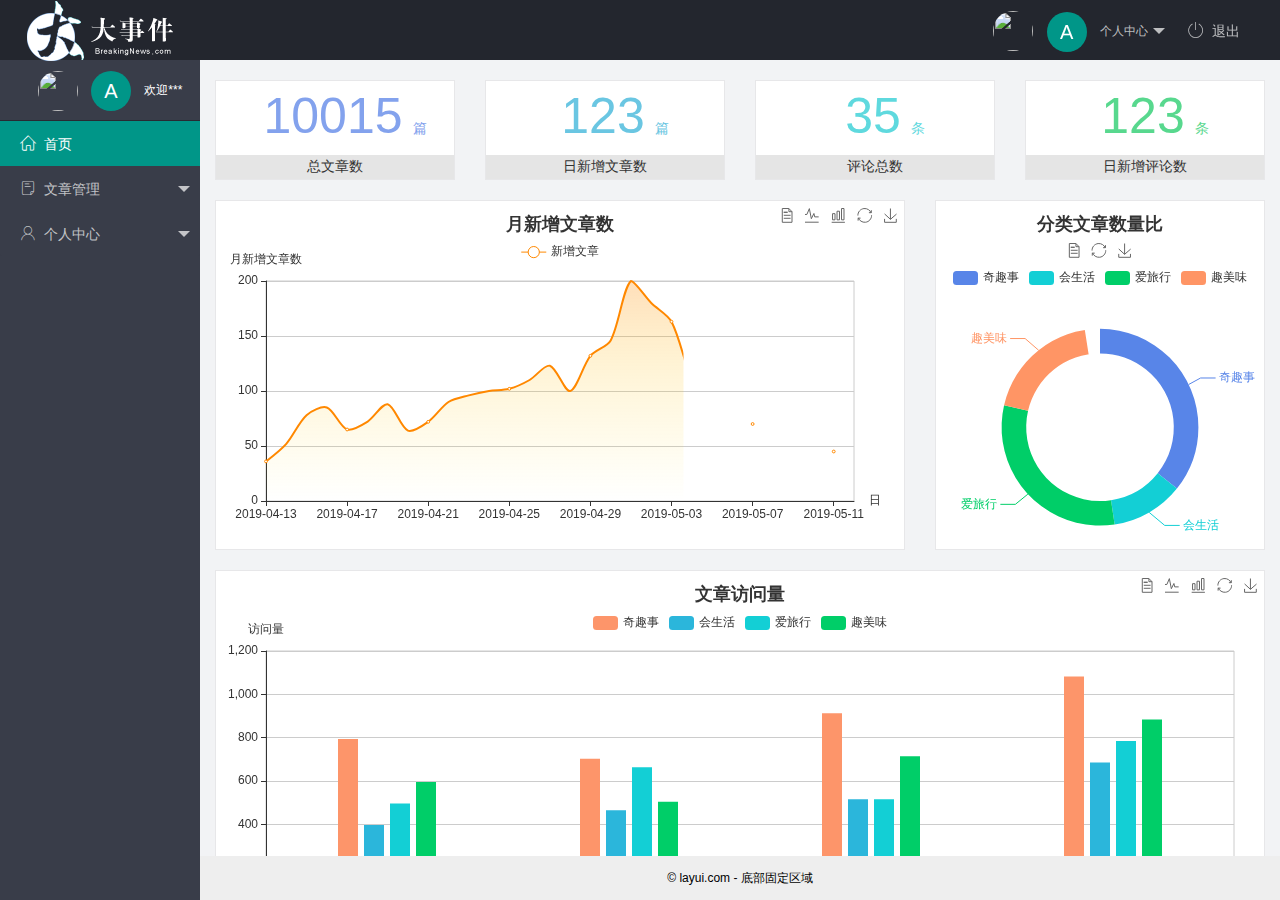
==== index.html @ a75dc8f3 "index over" ====
<!DOCTYPE html>
<html lang="en">

<head>
    <meta charset="UTF-8">
    <meta name="viewport" content="width=device-width, initial-scale=1.0">
    <title>后台主页</title>
    <!-- 导入 layui 的样式表 -->
    <link rel="stylesheet" href="/assets/lib/layui/css/layui.css" />
    <!-- 导入第三方图标库 -->
    <link rel="stylesheet" href="/assets/fonts/iconfont.css" />
    <!-- 导入 index.css 样式 -->
    <link rel="stylesheet" href="/assets/css/index.css">
</head>

<body class="layui-layout-body">
    <div class="layui-layout layui-layout-admin">
        <div class="layui-header">
            <div class="layui-logo">
                <img src="/assets/images/logo.png" alt="">
            </div>

            <ul class="layui-nav layui-layout-right">
                <li class="layui-nav-item">
                    <a href="javascript:;" class="userinfo">
                        <img src="http://t.cn/RCzsdCq" class="layui-nav-img">
                        <span class="text-avatar">A</span>
                        个人中心
                    </a>
                    <dl class="layui-nav-child">
                        <dd><a href="">基本资料</a></dd>
                        <dd><a href="">更换头像</a></dd>
                        <dd><a href="">重置密码</a></dd>

                    </dl>
                </li>
                <li class="layui-nav-item">
                    <a href="javascript:;" id="btnLogout">
                        <span class="iconfont icon-tuichu"></span>退出
                    </a>
                </li>
            </ul>
        </div>

        <div class="layui-side layui-bg-black">
            <div class="layui-side-scroll">
                <div class="userinfo">
                    <img src="http://t.cn/RCzsdCq" class="layui-nav-img">
                    <span class="text-avatar">A</span>
                    <span class="welcome">欢迎***</span>
                </div>
                <!-- 左侧导航区域（可配合layui已有的垂直导航） -->
                <ul class="layui-nav layui-nav-tree" lay-filter="test" lay-shrink="all">
                    <li class="layui-nav-item layui-this">
                        <a href="/home/dashboard.html" target="fm"><span class="iconfont icon-home"></span>首页</a>
                    </li>
                    <li class="layui-nav-item">
                        <a class="" href="javascript:;"><span class="iconfont icon-16"></span>文章管理</a>
                        <dl class="layui-nav-child">
                            <dd><a href="javascript:;"><i class="layui-icon layui-icon-app"></i>文章类别</a></dd>
                            <dd><a href="javascript:;"><i class="layui-icon layui-icon-app"></i>文章列表</a></dd>
                            <dd><a href="javascript:;"><i class="layui-icon layui-icon-app"></i>发布文章</a></dd>
                        </dl>
                    </li>
                    <li class="layui-nav-item">
                        <a href="javascript:;"><span class="iconfont icon-user"></span>个人中心</a>
                        <dl class="layui-nav-child">
                            <dd><a href="javascript:;"><i class="layui-icon layui-icon-app"></i>基本资料</a></dd>
                            <dd><a href="javascript:;"><i class="layui-icon layui-icon-app"></i>更换头像</a></dd>
                            <dd><a href="javascript:;"><i class="layui-icon layui-icon-app"></i>重置密码</a></dd>

                        </dl>
                    </li>
                </ul>
            </div>
        </div>

        <div class="layui-body">
            <!-- 内容主体区域 -->
            <iframe src="/home/dashboard.html" name="fm" frameborder="0"></iframe>
        </div>

        <div class="layui-footer">
            <!-- 底部固定区域 -->
            © layui.com - 底部固定区域
        </div>
    </div>
    <!-- 导入 layui 的JS文件 -->
    <script src="/assets/lib/layui/layui.all.js"></script>
    <script src="/assets/lib/jquery.js"></script>
    <script src="/assets/js/baseAPI.js"></script>
    <script src="/assets/js/index.js"></script>
</body>

</html>
---- assets/lib/layui/css/layui.css ----
/** layui-v2.5.5 MIT License By https://www.layui.com */
 .layui-inline,img{display:inline-block;vertical-align:middle}h1,h2,h3,h4,h5,h6{font-weight:400}.layui-edge,.layui-header,.layui-inline,.layui-main{position:relative}.layui-body,.layui-edge,.layui-elip{overflow:hidden}.layui-btn,.layui-edge,.layui-inline,img{vertical-align:middle}.layui-btn,.layui-disabled,.layui-icon,.layui-unselect{-moz-user-select:none;-webkit-user-select:none;-ms-user-select:none}.layui-elip,.layui-form-checkbox span,.layui-form-pane .layui-form-label{text-overflow:ellipsis;white-space:nowrap}.layui-breadcrumb,.layui-tree-btnGroup{visibility:hidden}blockquote,body,button,dd,div,dl,dt,form,h1,h2,h3,h4,h5,h6,input,li,ol,p,pre,td,textarea,th,ul{margin:0;padding:0;-webkit-tap-highlight-color:rgba(0,0,0,0)}a:active,a:hover{outline:0}img{border:none}li{list-style:none}table{border-collapse:collapse;border-spacing:0}h4,h5,h6{font-size:100%}button,input,optgroup,option,select,textarea{font-family:inherit;font-size:inherit;font-style:inherit;font-weight:inherit;outline:0}pre{white-space:pre-wrap;white-space:-moz-pre-wrap;white-space:-pre-wrap;white-space:-o-pre-wrap;word-wrap:break-word}body{line-height:24px;font:14px Helvetica Neue,Helvetica,PingFang SC,Tahoma,Arial,sans-serif}hr{height:1px;margin:10px 0;border:0;clear:both}a{color:#333;text-decoration:none}a:hover{color:#777}a cite{font-style:normal;*cursor:pointer}.layui-border-box,.layui-border-box *{box-sizing:border-box}.layui-box,.layui-box *{box-sizing:content-box}.layui-clear{clear:both;*zoom:1}.layui-clear:after{content:'\20';clear:both;*zoom:1;display:block;height:0}.layui-inline{*display:inline;*zoom:1}.layui-edge{display:inline-block;width:0;height:0;border-width:6px;border-style:dashed;border-color:transparent}.layui-edge-top{top:-4px;border-bottom-color:#999;border-bottom-style:solid}.layui-edge-right{border-left-color:#999;border-left-style:solid}.layui-edge-bottom{top:2px;border-top-color:#999;border-top-style:solid}.layui-edge-left{border-right-color:#999;border-right-style:solid}.layui-disabled,.layui-disabled:hover{color:#d2d2d2!important;cursor:not-allowed!important}.layui-circle{border-radius:100%}.layui-show{display:block!important}.layui-hide{display:none!important}@font-face{font-family:layui-icon;src:url(../font/iconfont.eot?v=250);src:url(../font/iconfont.eot?v=250#iefix) format('embedded-opentype'),url(../font/iconfont.woff2?v=250) format('woff2'),url(../font/iconfont.woff?v=250) format('woff'),url(../font/iconfont.ttf?v=250) format('truetype'),url(../font/iconfont.svg?v=250#layui-icon) format('svg')}.layui-icon{font-family:layui-icon!important;font-size:16px;font-style:normal;-webkit-font-smoothing:antialiased;-moz-osx-font-smoothing:grayscale}.layui-icon-reply-fill:before{content:"\e611"}.layui-icon-set-fill:before{content:"\e614"}.layui-icon-menu-fill:before{content:"\e60f"}.layui-icon-search:before{content:"\e615"}.layui-icon-share:before{content:"\e641"}.layui-icon-set-sm:before{content:"\e620"}.layui-icon-engine:before{content:"\e628"}.layui-icon-close:before{content:"\1006"}.layui-icon-close-fill:before{content:"\1007"}.layui-icon-chart-screen:before{content:"\e629"}.layui-icon-star:before{content:"\e600"}.layui-icon-circle-dot:before{content:"\e617"}.layui-icon-chat:before{content:"\e606"}.layui-icon-release:before{content:"\e609"}.layui-icon-list:before{content:"\e60a"}.layui-icon-chart:before{content:"\e62c"}.layui-icon-ok-circle:before{content:"\1005"}.layui-icon-layim-theme:before{content:"\e61b"}.layui-icon-table:before{content:"\e62d"}.layui-icon-right:before{content:"\e602"}.layui-icon-left:before{content:"\e603"}.layui-icon-cart-simple:before{content:"\e698"}.layui-icon-face-cry:before{content:"\e69c"}.layui-icon-face-smile:before{content:"\e6af"}.layui-icon-survey:before{content:"\e6b2"}.layui-icon-tree:before{content:"\e62e"}.layui-icon-upload-circle:before{content:"\e62f"}.layui-icon-add-circle:before{content:"\e61f"}.layui-icon-download-circle:before{content:"\e601"}.layui-icon-templeate-1:before{content:"\e630"}.layui-icon-util:before{content:"\e631"}.layui-icon-face-surprised:before{content:"\e664"}.layui-icon-edit:before{content:"\e642"}.layui-icon-speaker:before{content:"\e645"}.layui-icon-down:before{content:"\e61a"}.layui-icon-file:before{content:"\e621"}.layui-icon-layouts:before{content:"\e632"}.layui-icon-rate-half:before{content:"\e6c9"}.layui-icon-add-circle-fine:before{content:"\e608"}.layui-icon-prev-circle:before{content:"\e633"}.layui-icon-read:before{content:"\e705"}.layui-icon-404:before{content:"\e61c"}.layui-icon-carousel:before{content:"\e634"}.layui-icon-help:before{content:"\e607"}.layui-icon-code-circle:before{content:"\e635"}.layui-icon-water:before{content:"\e636"}.layui-icon-username:before{content:"\e66f"}.layui-icon-find-fill:before{content:"\e670"}.layui-icon-about:before{content:"\e60b"}.layui-icon-location:before{content:"\e715"}.layui-icon-up:before{content:"\e619"}.layui-icon-pause:before{content:"\e651"}.layui-icon-date:before{content:"\e637"}.layui-icon-layim-uploadfile:before{content:"\e61d"}.layui-icon-delete:before{content:"\e640"}.layui-icon-play:before{content:"\e652"}.layui-icon-top:before{content:"\e604"}.layui-icon-friends:before{content:"\e612"}.layui-icon-refresh-3:before{content:"\e9aa"}.layui-icon-ok:before{content:"\e605"}.layui-icon-layer:before{content:"\e638"}.layui-icon-face-smile-fine:before{content:"\e60c"}.layui-icon-dollar:before{content:"\e659"}.layui-icon-group:before{content:"\e613"}.layui-icon-layim-download:before{content:"\e61e"}.layui-icon-picture-fine:before{content:"\e60d"}.layui-icon-link:before{content:"\e64c"}.layui-icon-diamond:before{content:"\e735"}.layui-icon-log:before{content:"\e60e"}.layui-icon-rate-solid:before{content:"\e67a"}.layui-icon-fonts-del:before{content:"\e64f"}.layui-icon-unlink:before{content:"\e64d"}.layui-icon-fonts-clear:before{content:"\e639"}.layui-icon-triangle-r:before{content:"\e623"}.layui-icon-circle:before{content:"\e63f"}.layui-icon-radio:before{content:"\e643"}.layui-icon-align-center:before{content:"\e647"}.layui-icon-align-right:before{content:"\e648"}.layui-icon-align-left:before{content:"\e649"}.layui-icon-loading-1:before{content:"\e63e"}.layui-icon-return:before{content:"\e65c"}.layui-icon-fonts-strong:before{content:"\e62b"}.layui-icon-upload:before{content:"\e67c"}.layui-icon-dialogue:before{content:"\e63a"}.layui-icon-video:before{content:"\e6ed"}.layui-icon-headset:before{content:"\e6fc"}.layui-icon-cellphone-fine:before{content:"\e63b"}.layui-icon-add-1:before{content:"\e654"}.layui-icon-face-smile-b:before{content:"\e650"}.layui-icon-fonts-html:before{content:"\e64b"}.layui-icon-form:before{content:"\e63c"}.layui-icon-cart:before{content:"\e657"}.layui-icon-camera-fill:before{content:"\e65d"}.layui-icon-tabs:before{content:"\e62a"}.layui-icon-fonts-code:before{content:"\e64e"}.layui-icon-fire:before{content:"\e756"}.layui-icon-set:before{content:"\e716"}.layui-icon-fonts-u:before{content:"\e646"}.layui-icon-triangle-d:before{content:"\e625"}.layui-icon-tips:before{content:"\e702"}.layui-icon-picture:before{content:"\e64a"}.layui-icon-more-vertical:before{content:"\e671"}.layui-icon-flag:before{content:"\e66c"}.layui-icon-loading:before{content:"\e63d"}.layui-icon-fonts-i:before{content:"\e644"}.layui-icon-refresh-1:before{content:"\e666"}.layui-icon-rmb:before{content:"\e65e"}.layui-icon-home:before{content:"\e68e"}.layui-icon-user:before{content:"\e770"}.layui-icon-notice:before{content:"\e667"}.layui-icon-login-weibo:before{content:"\e675"}.layui-icon-voice:before{content:"\e688"}.layui-icon-upload-drag:before{content:"\e681"}.layui-icon-login-qq:before{content:"\e676"}.layui-icon-snowflake:before{content:"\e6b1"}.layui-icon-file-b:before{content:"\e655"}.layui-icon-template:before{content:"\e663"}.layui-icon-auz:before{content:"\e672"}.layui-icon-console:before{content:"\e665"}.layui-icon-app:before{content:"\e653"}.layui-icon-prev:before{content:"\e65a"}.layui-icon-website:before{content:"\e7ae"}.layui-icon-next:before{content:"\e65b"}.layui-icon-component:before{content:"\e857"}.layui-icon-more:before{content:"\e65f"}.layui-icon-login-wechat:before{content:"\e677"}.layui-icon-shrink-right:before{content:"\e668"}.layui-icon-spread-left:before{content:"\e66b"}.layui-icon-camera:before{content:"\e660"}.layui-icon-note:before{content:"\e66e"}.layui-icon-refresh:before{content:"\e669"}.layui-icon-female:before{content:"\e661"}.layui-icon-male:before{content:"\e662"}.layui-icon-password:before{content:"\e673"}.layui-icon-senior:before{content:"\e674"}.layui-icon-theme:before{content:"\e66a"}.layui-icon-tread:before{content:"\e6c5"}.layui-icon-praise:before{content:"\e6c6"}.layui-icon-star-fill:before{content:"\e658"}.layui-icon-rate:before{content:"\e67b"}.layui-icon-template-1:before{content:"\e656"}.layui-icon-vercode:before{content:"\e679"}.layui-icon-cellphone:before{content:"\e678"}.layui-icon-screen-full:before{content:"\e622"}.layui-icon-screen-restore:before{content:"\e758"}.layui-icon-cols:before{content:"\e610"}.layui-icon-export:before{content:"\e67d"}.layui-icon-print:before{content:"\e66d"}.layui-icon-slider:before{content:"\e714"}.layui-icon-addition:before{content:"\e624"}.layui-icon-subtraction:before{content:"\e67e"}.layui-icon-service:before{content:"\e626"}.layui-icon-transfer:before{content:"\e691"}.layui-main{width:1140px;margin:0 auto}.layui-header{z-index:1000;height:60px}.layui-header a:hover{transition:all .5s;-webkit-transition:all .5s}.layui-side{position:fixed;left:0;top:0;bottom:0;z-index:999;width:200px;overflow-x:hidden}.layui-side-scroll{position:relative;width:220px;height:100%;overflow-x:hidden}.layui-body{position:absolute;left:200px;right:0;top:0;bottom:0;z-index:998;width:auto;overflow-y:auto;box-sizing:border-box}.layui-layout-body{overflow:hidden}.layui-layout-admin .layui-header{background-color:#23262E}.layui-layout-admin .layui-side{top:60px;width:200px;overflow-x:hidden}.layui-layout-admin .layui-body{position:fixed;top:60px;bottom:44px}.layui-layout-admin .layui-main{width:auto;margin:0 15px}.layui-layout-admin .layui-footer{position:fixed;left:200px;right:0;bottom:0;height:44px;line-height:44px;padding:0 15px;background-color:#eee}.layui-layout-admin .layui-logo{position:absolute;left:0;top:0;width:200px;height:100%;line-height:60px;text-align:center;color:#009688;font-size:16px}.layui-layout-admin .layui-header .layui-nav{background:0 0}.layui-layout-left{position:absolute!important;left:200px;top:0}.layui-layout-right{position:absolute!important;right:0;top:0}.layui-container{position:relative;margin:0 auto;padding:0 15px;box-sizing:border-box}.layui-fluid{position:relative;margin:0 auto;padding:0 15px}.layui-row:after,.layui-row:before{content:'';display:block;clear:both}.layui-col-lg1,.layui-col-lg10,.layui-col-lg11,.layui-col-lg12,.layui-col-lg2,.layui-col-lg3,.layui-col-lg4,.layui-col-lg5,.layui-col-lg6,.layui-col-lg7,.layui-col-lg8,.layui-col-lg9,.layui-col-md1,.layui-col-md10,.layui-col-md11,.layui-col-md12,.layui-col-md2,.layui-col-md3,.layui-col-md4,.layui-col-md5,.layui-col-md6,.layui-col-md7,.layui-col-md8,.layui-col-md9,.layui-col-sm1,.layui-col-sm10,.layui-col-sm11,.layui-col-sm12,.layui-col-sm2,.layui-col-sm3,.layui-col-sm4,.layui-col-sm5,.layui-col-sm6,.layui-col-sm7,.layui-col-sm8,.layui-col-sm9,.layui-col-xs1,.layui-col-xs10,.layui-col-xs11,.layui-col-xs12,.layui-col-xs2,.layui-col-xs3,.layui-col-xs4,.layui-col-xs5,.layui-col-xs6,.layui-col-xs7,.layui-col-xs8,.layui-col-xs9{position:relative;display:block;box-sizing:border-box}.layui-col-xs1,.layui-col-xs10,.layui-col-xs11,.layui-col-xs12,.layui-col-xs2,.layui-col-xs3,.layui-col-xs4,.layui-col-xs5,.layui-col-xs6,.layui-col-xs7,.layui-col-xs8,.layui-col-xs9{float:left}.layui-col-xs1{width:8.33333333%}.layui-col-xs2{width:16.66666667%}.layui-col-xs3{width:25%}.layui-col-xs4{width:33.33333333%}.layui-col-xs5{width:41.66666667%}.layui-col-xs6{width:50%}.layui-col-xs7{width:58.33333333%}.layui-col-xs8{width:66.66666667%}.layui-col-xs9{width:75%}.layui-col-xs10{width:83.33333333%}.layui-col-xs11{width:91.66666667%}.layui-col-xs12{width:100%}.layui-col-xs-offset1{margin-left:8.33333333%}.layui-col-xs-offset2{margin-left:16.66666667%}.layui-col-xs-offset3{margin-left:25%}.layui-col-xs-offset4{margin-left:33.33333333%}.layui-col-xs-offset5{margin-left:41.66666667%}.layui-col-xs-offset6{margin-left:50%}.layui-col-xs-offset7{margin-left:58.33333333%}.layui-col-xs-offset8{margin-left:66.66666667%}.layui-col-xs-offset9{margin-left:75%}.layui-col-xs-offset10{margin-left:83.33333333%}.layui-col-xs-offset11{margin-left:91.66666667%}.layui-col-xs-offset12{margin-left:100%}@media screen and (max-width:768px){.layui-hide-xs{display:none!important}.layui-show-xs-block{display:block!important}.layui-show-xs-inline{display:inline!important}.layui-show-xs-inline-block{display:inline-block!important}}@media screen and (min-width:768px){.layui-container{width:750px}.layui-hide-sm{display:none!important}.layui-show-sm-block{display:block!important}.layui-show-sm-inline{display:inline!important}.layui-show-sm-inline-block{display:inline-block!important}.layui-col-sm1,.layui-col-sm10,.layui-col-sm11,.layui-col-sm12,.layui-col-sm2,.layui-col-sm3,.layui-col-sm4,.layui-col-sm5,.layui-col-sm6,.layui-col-sm7,.layui-col-sm8,.layui-col-sm9{float:left}.layui-col-sm1{width:8.33333333%}.layui-col-sm2{width:16.66666667%}.layui-col-sm3{width:25%}.layui-col-sm4{width:33.33333333%}.layui-col-sm5{width:41.66666667%}.layui-col-sm6{width:50%}.layui-col-sm7{width:58.33333333%}.layui-col-sm8{width:66.66666667%}.layui-col-sm9{width:75%}.layui-col-sm10{width:83.33333333%}.layui-col-sm11{width:91.66666667%}.layui-col-sm12{width:100%}.layui-col-sm-offset1{margin-left:8.33333333%}.layui-col-sm-offset2{margin-left:16.66666667%}.layui-col-sm-offset3{margin-left:25%}.layui-col-sm-offset4{margin-left:33.33333333%}.layui-col-sm-offset5{margin-left:41.66666667%}.layui-col-sm-offset6{margin-left:50%}.layui-col-sm-offset7{margin-left:58.33333333%}.layui-col-sm-offset8{margin-left:66.66666667%}.layui-col-sm-offset9{margin-left:75%}.layui-col-sm-offset10{margin-left:83.33333333%}.layui-col-sm-offset11{margin-left:91.66666667%}.layui-col-sm-offset12{margin-left:100%}}@media screen and (min-width:992px){.layui-container{width:970px}.layui-hide-md{display:none!important}.layui-show-md-block{display:block!important}.layui-show-md-inline{display:inline!important}.layui-show-md-inline-block{display:inline-block!important}.layui-col-md1,.layui-col-md10,.layui-col-md11,.layui-col-md12,.layui-col-md2,.layui-col-md3,.layui-col-md4,.layui-col-md5,.layui-col-md6,.layui-col-md7,.layui-col-md8,.layui-col-md9{float:left}.layui-col-md1{width:8.33333333%}.layui-col-md2{width:16.66666667%}.layui-col-md3{width:25%}.layui-col-md4{width:33.33333333%}.layui-col-md5{width:41.66666667%}.layui-col-md6{width:50%}.layui-col-md7{width:58.33333333%}.layui-col-md8{width:66.66666667%}.layui-col-md9{width:75%}.layui-col-md10{width:83.33333333%}.layui-col-md11{width:91.66666667%}.layui-col-md12{width:100%}.layui-col-md-offset1{margin-left:8.33333333%}.layui-col-md-offset2{margin-left:16.66666667%}.layui-col-md-offset3{margin-left:25%}.layui-col-md-offset4{margin-left:33.33333333%}.layui-col-md-offset5{margin-left:41.66666667%}.layui-col-md-offset6{margin-left:50%}.layui-col-md-offset7{margin-left:58.33333333%}.layui-col-md-offset8{margin-left:66.66666667%}.layui-col-md-offset9{margin-left:75%}.layui-col-md-offset10{margin-left:83.33333333%}.layui-col-md-offset11{margin-left:91.66666667%}.layui-col-md-offset12{margin-left:100%}}@media screen and (min-width:1200px){.layui-container{width:1170px}.layui-hide-lg{display:none!important}.layui-show-lg-block{display:block!important}.layui-show-lg-inline{display:inline!important}.layui-show-lg-inline-block{display:inline-block!important}.layui-col-lg1,.layui-col-lg10,.layui-col-lg11,.layui-col-lg12,.layui-col-lg2,.layui-col-lg3,.layui-col-lg4,.layui-col-lg5,.layui-col-lg6,.layui-col-lg7,.layui-col-lg8,.layui-col-lg9{float:left}.layui-col-lg1{width:8.33333333%}.layui-col-lg2{width:16.66666667%}.layui-col-lg3{width:25%}.layui-col-lg4{width:33.33333333%}.layui-col-lg5{width:41.66666667%}.layui-col-lg6{width:50%}.layui-col-lg7{width:58.33333333%}.layui-col-lg8{width:66.66666667%}.layui-col-lg9{width:75%}.layui-col-lg10{width:83.33333333%}.layui-col-lg11{width:91.66666667%}.layui-col-lg12{width:100%}.layui-col-lg-offset1{margin-left:8.33333333%}.layui-col-lg-offset2{margin-left:16.66666667%}.layui-col-lg-offset3{margin-left:25%}.layui-col-lg-offset4{margin-left:33.33333333%}.layui-col-lg-offset5{margin-left:41.66666667%}.layui-col-lg-offset6{margin-left:50%}.layui-col-lg-offset7{margin-left:58.33333333%}.layui-col-lg-offset8{margin-left:66.66666667%}.layui-col-lg-offset9{margin-left:75%}.layui-col-lg-offset10{margin-left:83.33333333%}.layui-col-lg-offset11{margin-left:91.66666667%}.layui-col-lg-offset12{margin-left:100%}}.layui-col-space1{margin:-.5px}.layui-col-space1>*{padding:.5px}.layui-col-space3{margin:-1.5px}.layui-col-space3>*{padding:1.5px}.layui-col-space5{margin:-2.5px}.layui-col-space5>*{padding:2.5px}.layui-col-space8{margin:-3.5px}.layui-col-space8>*{padding:3.5px}.layui-col-space10{margin:-5px}.layui-col-space10>*{padding:5px}.layui-col-space12{margin:-6px}.layui-col-space12>*{padding:6px}.layui-col-space15{margin:-7.5px}.layui-col-space15>*{padding:7.5px}.layui-col-space18{margin:-9px}.layui-col-space18>*{padding:9px}.layui-col-space20{margin:-10px}.layui-col-space20>*{padding:10px}.layui-col-space22{margin:-11px}.layui-col-space22>*{padding:11px}.layui-col-space25{margin:-12.5px}.layui-col-space25>*{padding:12.5px}.layui-col-space30{margin:-15px}.layui-col-space30>*{padding:15px}.layui-btn,.layui-input,.layui-select,.layui-textarea,.layui-upload-button{outline:0;-webkit-appearance:none;transition:all .3s;-webkit-transition:all .3s;box-sizing:border-box}.layui-elem-quote{margin-bottom:10px;padding:15px;line-height:22px;border-left:5px solid #009688;border-radius:0 2px 2px 0;background-color:#f2f2f2}.layui-quote-nm{border-style:solid;border-width:1px 1px 1px 5px;background:0 0}.layui-elem-field{margin-bottom:10px;padding:0;border-width:1px;border-style:solid}.layui-elem-field legend{margin-left:20px;padding:0 10px;font-size:20px;font-weight:300}.layui-field-title{margin:10px 0 20px;border-width:1px 0 0}.layui-field-box{padding:10px 15px}.layui-field-title .layui-field-box{padding:10px 0}.layui-progress{position:relative;height:6px;border-radius:20px;background-color:#e2e2e2}.layui-progress-bar{position:absolute;left:0;top:0;width:0;max-width:100%;height:6px;border-radius:20px;text-align:right;background-color:#5FB878;transition:all .3s;-webkit-transition:all .3s}.layui-progress-big,.layui-progress-big .layui-progress-bar{height:18px;line-height:18px}.layui-progress-text{position:relative;top:-20px;line-height:18px;font-size:12px;color:#666}.layui-progress-big .layui-progress-text{position:static;padding:0 10px;color:#fff}.layui-collapse{border-width:1px;border-style:solid;border-radius:2px}.layui-colla-content,.layui-colla-item{border-top-width:1px;border-top-style:solid}.layui-colla-item:first-child{border-top:none}.layui-colla-title{position:relative;height:42px;line-height:42px;padding:0 15px 0 35px;color:#333;background-color:#f2f2f2;cursor:pointer;font-size:14px;overflow:hidden}.layui-colla-content{display:none;padding:10px 15px;line-height:22px;color:#666}.layui-colla-icon{position:absolute;left:15px;top:0;font-size:14px}.layui-card{margin-bottom:15px;border-radius:2px;background-color:#fff;box-shadow:0 1px 2px 0 rgba(0,0,0,.05)}.layui-card:last-child{margin-bottom:0}.layui-card-header{position:relative;height:42px;line-height:42px;padding:0 15px;border-bottom:1px solid #f6f6f6;color:#333;border-radius:2px 2px 0 0;font-size:14px}.layui-bg-black,.layui-bg-blue,.layui-bg-cyan,.layui-bg-green,.layui-bg-orange,.layui-bg-red{color:#fff!important}.layui-card-body{position:relative;padding:10px 15px;line-height:24px}.layui-card-body[pad15]{padding:15px}.layui-card-body[pad20]{padding:20px}.layui-card-body .layui-table{margin:5px 0}.layui-card .layui-tab{margin:0}.layui-panel-window{position:relative;padding:15px;border-radius:0;border-top:5px solid #E6E6E6;background-color:#fff}.layui-auxiliar-moving{position:fixed;left:0;right:0;top:0;bottom:0;width:100%;height:100%;background:0 0;z-index:9999999999}.layui-form-label,.layui-form-mid,.layui-form-select,.layui-input-block,.layui-input-inline,.layui-textarea{position:relative}.layui-bg-red{background-color:#FF5722!important}.layui-bg-orange{background-color:#FFB800!important}.layui-bg-green{background-color:#009688!important}.layui-bg-cyan{background-color:#2F4056!important}.layui-bg-blue{background-color:#1E9FFF!important}.layui-bg-black{background-color:#393D49!important}.layui-bg-gray{background-color:#eee!important;color:#666!important}.layui-badge-rim,.layui-colla-content,.layui-colla-item,.layui-collapse,.layui-elem-field,.layui-form-pane .layui-form-item[pane],.layui-form-pane .layui-form-label,.layui-input,.layui-layedit,.layui-layedit-tool,.layui-quote-nm,.layui-select,.layui-tab-bar,.layui-tab-card,.layui-tab-title,.layui-tab-title .layui-this:after,.layui-textarea{border-color:#e6e6e6}.layui-timeline-item:before,hr{background-color:#e6e6e6}.layui-text{line-height:22px;font-size:14px;color:#666}.layui-text h1,.layui-text h2,.layui-text h3{font-weight:500;color:#333}.layui-text h1{font-size:30px}.layui-text h2{font-size:24px}.layui-text h3{font-size:18px}.layui-text a:not(.layui-btn){color:#01AAED}.layui-text a:not(.layui-btn):hover{text-decoration:underline}.layui-text ul{padding:5px 0 5px 15px}.layui-text ul li{margin-top:5px;list-style-type:disc}.layui-text em,.layui-word-aux{color:#999!important;padding:0 5px!important}.layui-btn{display:inline-block;height:38px;line-height:38px;padding:0 18px;background-color:#009688;color:#fff;white-space:nowrap;text-align:center;font-size:14px;border:none;border-radius:2px;cursor:pointer}.layui-btn:hover{opacity:.8;filter:alpha(opacity=80);color:#fff}.layui-btn:active{opacity:1;filter:alpha(opacity=100)}.layui-btn+.layui-btn{margin-left:10px}.layui-btn-container{font-size:0}.layui-btn-container .layui-btn{margin-right:10px;margin-bottom:10px}.layui-btn-container .layui-btn+.layui-btn{margin-left:0}.layui-table .layui-btn-container .layui-btn{margin-bottom:9px}.layui-btn-radius{border-radius:100px}.layui-btn .layui-icon{margin-right:3px;font-size:18px;vertical-align:bottom;vertical-align:middle\9}.layui-btn-primary{border:1px solid #C9C9C9;background-color:#fff;color:#555}.layui-btn-primary:hover{border-color:#009688;color:#333}.layui-btn-normal{background-color:#1E9FFF}.layui-btn-warm{background-color:#FFB800}.layui-btn-danger{background-color:#FF5722}.layui-btn-checked{background-color:#5FB878}.layui-btn-disabled,.layui-btn-disabled:active,.layui-btn-disabled:hover{border:1px solid #e6e6e6;background-color:#FBFBFB;color:#C9C9C9;cursor:not-allowed;opacity:1}.layui-btn-lg{height:44px;line-height:44px;padding:0 25px;font-size:16px}.layui-btn-sm{height:30px;line-height:30px;padding:0 10px;font-size:12px}.layui-btn-sm i{font-size:16px!important}.layui-btn-xs{height:22px;line-height:22px;padding:0 5px;font-size:12px}.layui-btn-xs i{font-size:14px!important}.layui-btn-group{display:inline-block;vertical-align:middle;font-size:0}.layui-btn-group .layui-btn{margin-left:0!important;margin-right:0!important;border-left:1px solid rgba(255,255,255,.5);border-radius:0}.layui-btn-group .layui-btn-primary{border-left:none}.layui-btn-group .layui-btn-primary:hover{border-color:#C9C9C9;color:#009688}.layui-btn-group .layui-btn:first-child{border-left:none;border-radius:2px 0 0 2px}.layui-btn-group .layui-btn-primary:first-child{border-left:1px solid #c9c9c9}.layui-btn-group .layui-btn:last-child{border-radius:0 2px 2px 0}.layui-btn-group .layui-btn+.layui-btn{margin-left:0}.layui-btn-group+.layui-btn-group{margin-left:10px}.layui-btn-fluid{width:100%}.layui-input,.layui-select,.layui-textarea{height:38px;line-height:1.3;line-height:38px\9;border-width:1px;border-style:solid;background-color:#fff;border-radius:2px}.layui-input::-webkit-input-placeholder,.layui-select::-webkit-input-placeholder,.layui-textarea::-webkit-input-placeholder{line-height:1.3}.layui-input,.layui-textarea{display:block;width:100%;padding-left:10px}.layui-input:hover,.layui-textarea:hover{border-color:#D2D2D2!important}.layui-input:focus,.layui-textarea:focus{border-color:#C9C9C9!important}.layui-textarea{min-height:100px;height:auto;line-height:20px;padding:6px 10px;resize:vertical}.layui-select{padding:0 10px}.layui-form input[type=checkbox],.layui-form input[type=radio],.layui-form select{display:none}.layui-form [lay-ignore]{display:initial}.layui-form-item{margin-bottom:15px;clear:both;*zoom:1}.layui-form-item:after{content:'\20';clear:both;*zoom:1;display:block;height:0}.layui-form-label{float:left;display:block;padding:9px 15px;width:80px;font-weight:400;line-height:20px;text-align:right}.layui-form-label-col{display:block;float:none;padding:9px 0;line-height:20px;text-align:left}.layui-form-item .layui-inline{margin-bottom:5px;margin-right:10px}.layui-input-block{margin-left:110px;min-height:36px}.layui-input-inline{display:inline-block;vertical-align:middle}.layui-form-item .layui-input-inline{float:left;width:190px;margin-right:10px}.layui-form-text .layui-input-inline{width:auto}.layui-form-mid{float:left;display:block;padding:9px 0!important;line-height:20px;margin-right:10px}.layui-form-danger+.layui-form-select .layui-input,.layui-form-danger:focus{border-color:#FF5722!important}.layui-form-select .layui-input{padding-right:30px;cursor:pointer}.layui-form-select .layui-edge{position:absolute;right:10px;top:50%;margin-top:-3px;cursor:pointer;border-width:6px;border-top-color:#c2c2c2;border-top-style:solid;transition:all .3s;-webkit-transition:all .3s}.layui-form-select dl{display:none;position:absolute;left:0;top:42px;padding:5px 0;z-index:899;min-width:100%;border:1px solid #d2d2d2;max-height:300px;overflow-y:auto;background-color:#fff;border-radius:2px;box-shadow:0 2px 4px rgba(0,0,0,.12);box-sizing:border-box}.layui-form-select dl dd,.layui-form-select dl dt{padding:0 10px;line-height:36px;white-space:nowrap;overflow:hidden;text-overflow:ellipsis}.layui-form-select dl dt{font-size:12px;color:#999}.layui-form-select dl dd{cursor:pointer}.layui-form-select dl dd:hover{background-color:#f2f2f2;-webkit-transition:.5s all;transition:.5s all}.layui-form-select .layui-select-group dd{padding-left:20px}.layui-form-select dl dd.layui-select-tips{padding-left:10px!important;color:#999}.layui-form-select dl dd.layui-this{background-color:#5FB878;color:#fff}.layui-form-checkbox,.layui-form-select dl dd.layui-disabled{background-color:#fff}.layui-form-selected dl{display:block}.layui-form-checkbox,.layui-form-checkbox *,.layui-form-switch{display:inline-block;vertical-align:middle}.layui-form-selected .layui-edge{margin-top:-9px;-webkit-transform:rotate(180deg);transform:rotate(180deg);margin-top:-3px\9}:root .layui-form-selected .layui-edge{margin-top:-9px\0/IE9}.layui-form-selectup dl{top:auto;bottom:42px}.layui-select-none{margin:5px 0;text-align:center;color:#999}.layui-select-disabled .layui-disabled{border-color:#eee!important}.layui-select-disabled .layui-edge{border-top-color:#d2d2d2}.layui-form-checkbox{position:relative;height:30px;line-height:30px;margin-right:10px;padding-right:30px;cursor:pointer;font-size:0;-webkit-transition:.1s linear;transition:.1s linear;box-sizing:border-box}.layui-form-checkbox span{padding:0 10px;height:100%;font-size:14px;border-radius:2px 0 0 2px;background-color:#d2d2d2;color:#fff;overflow:hidden}.layui-form-checkbox:hover span{background-color:#c2c2c2}.layui-form-checkbox i{position:absolute;right:0;top:0;width:30px;height:28px;border:1px solid #d2d2d2;border-left:none;border-radius:0 2px 2px 0;color:#fff;font-size:20px;text-align:center}.layui-form-checkbox:hover i{border-color:#c2c2c2;color:#c2c2c2}.layui-form-checked,.layui-form-checked:hover{border-color:#5FB878}.layui-form-checked span,.layui-form-checked:hover span{background-color:#5FB878}.layui-form-checked i,.layui-form-checked:hover i{color:#5FB878}.layui-form-item .layui-form-checkbox{margin-top:4px}.layui-form-checkbox[lay-skin=primary]{height:auto!important;line-height:normal!important;min-width:18px;min-height:18px;border:none!important;margin-right:0;padding-left:28px;padding-right:0;background:0 0}.layui-form-checkbox[lay-skin=primary] span{padding-left:0;padding-right:15px;line-height:18px;background:0 0;color:#666}.layui-form-checkbox[lay-skin=primary] i{right:auto;left:0;width:16px;height:16px;line-height:16px;border:1px solid #d2d2d2;font-size:12px;border-radius:2px;background-color:#fff;-webkit-transition:.1s linear;transition:.1s linear}.layui-form-checkbox[lay-skin=primary]:hover i{border-color:#5FB878;color:#fff}.layui-form-checked[lay-skin=primary] i{border-color:#5FB878!important;background-color:#5FB878;color:#fff}.layui-checkbox-disbaled[lay-skin=primary] span{background:0 0!important;color:#c2c2c2}.layui-checkbox-disbaled[lay-skin=primary]:hover i{border-color:#d2d2d2}.layui-form-item .layui-form-checkbox[lay-skin=primary]{margin-top:10px}.layui-form-switch{position:relative;height:22px;line-height:22px;min-width:35px;padding:0 5px;margin-top:8px;border:1px solid #d2d2d2;border-radius:20px;cursor:pointer;background-color:#fff;-webkit-transition:.1s linear;transition:.1s linear}.layui-form-switch i{position:absolute;left:5px;top:3px;width:16px;height:16px;border-radius:20px;background-color:#d2d2d2;-webkit-transition:.1s linear;transition:.1s linear}.layui-form-switch em{position:relative;top:0;width:25px;margin-left:21px;padding:0!important;text-align:center!important;color:#999!important;font-style:normal!important;font-size:12px}.layui-form-onswitch{border-color:#5FB878;background-color:#5FB878}.layui-checkbox-disbaled,.layui-checkbox-disbaled i{border-color:#e2e2e2!important}.layui-form-onswitch i{left:100%;margin-left:-21px;background-color:#fff}.layui-form-onswitch em{margin-left:5px;margin-right:21px;color:#fff!important}.layui-checkbox-disbaled span{background-color:#e2e2e2!important}.layui-checkbox-disbaled:hover i{color:#fff!important}[lay-radio]{display:none}.layui-form-radio,.layui-form-radio *{display:inline-block;vertical-align:middle}.layui-form-radio{line-height:28px;margin:6px 10px 0 0;padding-right:10px;cursor:pointer;font-size:0}.layui-form-radio *{font-size:14px}.layui-form-radio>i{margin-right:8px;font-size:22px;color:#c2c2c2}.layui-form-radio>i:hover,.layui-form-radioed>i{color:#5FB878}.layui-radio-disbaled>i{color:#e2e2e2!important}.layui-form-pane .layui-form-label{width:110px;padding:8px 15px;height:38px;line-height:20px;border-width:1px;border-style:solid;border-radius:2px 0 0 2px;text-align:center;background-color:#FBFBFB;overflow:hidden;box-sizing:border-box}.layui-form-pane .layui-input-inline{margin-left:-1px}.layui-form-pane .layui-input-block{margin-left:110px;left:-1px}.layui-form-pane .layui-input{border-radius:0 2px 2px 0}.layui-form-pane .layui-form-text .layui-form-label{float:none;width:100%;border-radius:2px;box-sizing:border-box;text-align:left}.layui-form-pane .layui-form-text .layui-input-inline{display:block;margin:0;top:-1px;clear:both}.layui-form-pane .layui-form-text .layui-input-block{margin:0;left:0;top:-1px}.layui-form-pane .layui-form-text .layui-textarea{min-height:100px;border-radius:0 0 2px 2px}.layui-form-pane .layui-form-checkbox{margin:4px 0 4px 10px}.layui-form-pane .layui-form-radio,.layui-form-pane .layui-form-switch{margin-top:6px;margin-left:10px}.layui-form-pane .layui-form-item[pane]{position:relative;border-width:1px;border-style:solid}.layui-form-pane .layui-form-item[pane] .layui-form-label{position:absolute;left:0;top:0;height:100%;border-width:0 1px 0 0}.layui-form-pane .layui-form-item[pane] .layui-input-inline{margin-left:110px}@media screen and (max-width:450px){.layui-form-item .layui-form-label{text-overflow:ellipsis;overflow:hidden;white-space:nowrap}.layui-form-item .layui-inline{display:block;margin-right:0;margin-bottom:20px;clear:both}.layui-form-item .layui-inline:after{content:'\20';clear:both;display:block;height:0}.layui-form-item .layui-input-inline{display:block;float:none;left:-3px;width:auto;margin:0 0 10px 112px}.layui-form-item .layui-input-inline+.layui-form-mid{margin-left:110px;top:-5px;padding:0}.layui-form-item .layui-form-checkbox{margin-right:5px;margin-bottom:5px}}.layui-layedit{border-width:1px;border-style:solid;border-radius:2px}.layui-layedit-tool{padding:3px 5px;border-bottom-width:1px;border-bottom-style:solid;font-size:0}.layedit-tool-fixed{position:fixed;top:0;border-top:1px solid #e2e2e2}.layui-layedit-tool .layedit-tool-mid,.layui-layedit-tool .layui-icon{display:inline-block;vertical-align:middle;text-align:center;font-size:14px}.layui-layedit-tool .layui-icon{position:relative;width:32px;height:30px;line-height:30px;margin:3px 5px;color:#777;cursor:pointer;border-radius:2px}.layui-layedit-tool .layui-icon:hover{color:#393D49}.layui-layedit-tool .layui-icon:active{color:#000}.layui-layedit-tool .layedit-tool-active{background-color:#e2e2e2;color:#000}.layui-layedit-tool .layui-disabled,.layui-layedit-tool .layui-disabled:hover{color:#d2d2d2;cursor:not-allowed}.layui-layedit-tool .layedit-tool-mid{width:1px;height:18px;margin:0 10px;background-color:#d2d2d2}.layedit-tool-html{width:50px!important;font-size:30px!important}.layedit-tool-b,.layedit-tool-code,.layedit-tool-help{font-size:16px!important}.layedit-tool-d,.layedit-tool-face,.layedit-tool-image,.layedit-tool-unlink{font-size:18px!important}.layedit-tool-image input{position:absolute;font-size:0;left:0;top:0;width:100%;height:100%;opacity:.01;filter:Alpha(opacity=1);cursor:pointer}.layui-layedit-iframe iframe{display:block;width:100%}#LAY_layedit_code{overflow:hidden}.layui-laypage{display:inline-block;*display:inline;*zoom:1;vertical-align:middle;margin:10px 0;font-size:0}.layui-laypage>a:first-child,.layui-laypage>a:first-child em{border-radius:2px 0 0 2px}.layui-laypage>a:last-child,.layui-laypage>a:last-child em{border-radius:0 2px 2px 0}.layui-laypage>:first-child{margin-left:0!important}.layui-laypage>:last-child{margin-right:0!important}.layui-laypage a,.layui-laypage button,.layui-laypage input,.layui-laypage select,.layui-laypage span{border:1px solid #e2e2e2}.layui-laypage a,.layui-laypage span{display:inline-block;*display:inline;*zoom:1;vertical-align:middle;padding:0 15px;height:28px;line-height:28px;margin:0 -1px 5px 0;background-color:#fff;color:#333;font-size:12px}.layui-flow-more a *,.layui-laypage input,.layui-table-view select[lay-ignore]{display:inline-block}.layui-laypage a:hover{color:#009688}.layui-laypage em{font-style:normal}.layui-laypage .layui-laypage-spr{color:#999;font-weight:700}.layui-laypage a{text-decoration:none}.layui-laypage .layui-laypage-curr{position:relative}.layui-laypage .layui-laypage-curr em{position:relative;color:#fff}.layui-laypage .layui-laypage-curr .layui-laypage-em{position:absolute;left:-1px;top:-1px;padding:1px;width:100%;height:100%;background-color:#009688}.layui-laypage-em{border-radius:2px}.layui-laypage-next em,.layui-laypage-prev em{font-family:Sim sun;font-size:16px}.layui-laypage .layui-laypage-count,.layui-laypage .layui-laypage-limits,.layui-laypage .layui-laypage-refresh,.layui-laypage .layui-laypage-skip{margin-left:10px;margin-right:10px;padding:0;border:none}.layui-laypage .layui-laypage-limits,.layui-laypage .layui-laypage-refresh{vertical-align:top}.layui-laypage .layui-laypage-refresh i{font-size:18px;cursor:pointer}.layui-laypage select{height:22px;padding:3px;border-radius:2px;cursor:pointer}.layui-laypage .layui-laypage-skip{height:30px;line-height:30px;color:#999}.layui-laypage button,.layui-laypage input{height:30px;line-height:30px;border-radius:2px;vertical-align:top;background-color:#fff;box-sizing:border-box}.layui-laypage input{width:40px;margin:0 10px;padding:0 3px;text-align:center}.layui-laypage input:focus,.layui-laypage select:focus{border-color:#009688!important}.layui-laypage button{margin-left:10px;padding:0 10px;cursor:pointer}.layui-table,.layui-table-view{margin:10px 0}.layui-flow-more{margin:10px 0;text-align:center;color:#999;font-size:14px}.layui-flow-more a{height:32px;line-height:32px}.layui-flow-more a *{vertical-align:top}.layui-flow-more a cite{padding:0 20px;border-radius:3px;background-color:#eee;color:#333;font-style:normal}.layui-flow-more a cite:hover{opacity:.8}.layui-flow-more a i{font-size:30px;color:#737383}.layui-table{width:100%;background-color:#fff;color:#666}.layui-table tr{transition:all .3s;-webkit-transition:all .3s}.layui-table th{text-align:left;font-weight:400}.layui-table tbody tr:hover,.layui-table thead tr,.layui-table-click,.layui-table-header,.layui-table-hover,.layui-table-mend,.layui-table-patch,.layui-table-tool,.layui-table-total,.layui-table-total tr,.layui-table[lay-even] tr:nth-child(even){background-color:#f2f2f2}.layui-table td,.layui-table th,.layui-table-col-set,.layui-table-fixed-r,.layui-table-grid-down,.layui-table-header,.layui-table-page,.layui-table-tips-main,.layui-table-tool,.layui-table-total,.layui-table-view,.layui-table[lay-skin=line],.layui-table[lay-skin=row]{border-width:1px;border-style:solid;border-color:#e6e6e6}.layui-table td,.layui-table th{position:relative;padding:9px 15px;min-height:20px;line-height:20px;font-size:14px}.layui-table[lay-skin=line] td,.layui-table[lay-skin=line] th{border-width:0 0 1px}.layui-table[lay-skin=row] td,.layui-table[lay-skin=row] th{border-width:0 1px 0 0}.layui-table[lay-skin=nob] td,.layui-table[lay-skin=nob] th{border:none}.layui-table img{max-width:100px}.layui-table[lay-size=lg] td,.layui-table[lay-size=lg] th{padding:15px 30px}.layui-table-view .layui-table[lay-size=lg] .layui-table-cell{height:40px;line-height:40px}.layui-table[lay-size=sm] td,.layui-table[lay-size=sm] th{font-size:12px;padding:5px 10px}.layui-table-view .layui-table[lay-size=sm] .layui-table-cell{height:20px;line-height:20px}.layui-table[lay-data]{display:none}.layui-table-box{position:relative;overflow:hidden}.layui-table-view .layui-table{position:relative;width:auto;margin:0}.layui-table-view .layui-table[lay-skin=line]{border-width:0 1px 0 0}.layui-table-view .layui-table[lay-skin=row]{border-width:0 0 1px}.layui-table-view .layui-table td,.layui-table-view .layui-table th{padding:5px 0;border-top:none;border-left:none}.layui-table-view .layui-table th.layui-unselect .layui-table-cell span{cursor:pointer}.layui-table-view .layui-table td{cursor:default}.layui-table-view .layui-table td[data-edit=text]{cursor:text}.layui-table-view .layui-form-checkbox[lay-skin=primary] i{width:18px;height:18px}.layui-table-view .layui-form-radio{line-height:0;padding:0}.layui-table-view .layui-form-radio>i{margin:0;font-size:20px}.layui-table-init{position:absolute;left:0;top:0;width:100%;height:100%;text-align:center;z-index:110}.layui-table-init .layui-icon{position:absolute;left:50%;top:50%;margin:-15px 0 0 -15px;font-size:30px;color:#c2c2c2}.layui-table-header{border-width:0 0 1px;overflow:hidden}.layui-table-header .layui-table{margin-bottom:-1px}.layui-table-tool .layui-inline[lay-event]{position:relative;width:26px;height:26px;padding:5px;line-height:16px;margin-right:10px;text-align:center;color:#333;border:1px solid #ccc;cursor:pointer;-webkit-transition:.5s all;transition:.5s all}.layui-table-tool .layui-inline[lay-event]:hover{border:1px solid #999}.layui-table-tool-temp{padding-right:120px}.layui-table-tool-self{position:absolute;right:17px;top:10px}.layui-table-tool .layui-table-tool-self .layui-inline[lay-event]{margin:0 0 0 10px}.layui-table-tool-panel{position:absolute;top:29px;left:-1px;padding:5px 0;min-width:150px;min-height:40px;border:1px solid #d2d2d2;text-align:left;overflow-y:auto;background-color:#fff;box-shadow:0 2px 4px rgba(0,0,0,.12)}.layui-table-cell,.layui-table-tool-panel li{overflow:hidden;text-overflow:ellipsis;white-space:nowrap}.layui-table-tool-panel li{padding:0 10px;line-height:30px;-webkit-transition:.5s all;transition:.5s all}.layui-table-tool-panel li .layui-form-checkbox[lay-skin=primary]{width:100%;padding-left:28px}.layui-table-tool-panel li:hover{background-color:#f2f2f2}.layui-table-tool-panel li .layui-form-checkbox[lay-skin=primary] i{position:absolute;left:0;top:0}.layui-table-tool-panel li .layui-form-checkbox[lay-skin=primary] span{padding:0}.layui-table-tool .layui-table-tool-self .layui-table-tool-panel{left:auto;right:-1px}.layui-table-col-set{position:absolute;right:0;top:0;width:20px;height:100%;border-width:0 0 0 1px;background-color:#fff}.layui-table-sort{width:10px;height:20px;margin-left:5px;cursor:pointer!important}.layui-table-sort .layui-edge{position:absolute;left:5px;border-width:5px}.layui-table-sort .layui-table-sort-asc{top:3px;border-top:none;border-bottom-style:solid;border-bottom-color:#b2b2b2}.layui-table-sort .layui-table-sort-asc:hover{border-bottom-color:#666}.layui-table-sort .layui-table-sort-desc{bottom:5px;border-bottom:none;border-top-style:solid;border-top-color:#b2b2b2}.layui-table-sort .layui-table-sort-desc:hover{border-top-color:#666}.layui-table-sort[lay-sort=asc] .layui-table-sort-asc{border-bottom-color:#000}.layui-table-sort[lay-sort=desc] .layui-table-sort-desc{border-top-color:#000}.layui-table-cell{height:28px;line-height:28px;padding:0 15px;position:relative;box-sizing:border-box}.layui-table-cell .layui-form-checkbox[lay-skin=primary]{top:-1px;padding:0}.layui-table-cell .layui-table-link{color:#01AAED}.laytable-cell-checkbox,.laytable-cell-numbers,.laytable-cell-radio,.laytable-cell-space{padding:0;text-align:center}.layui-table-body{position:relative;overflow:auto;margin-right:-1px;margin-bottom:-1px}.layui-table-body .layui-none{line-height:26px;padding:15px;text-align:center;color:#999}.layui-table-fixed{position:absolute;left:0;top:0;z-index:101}.layui-table-fixed .layui-table-body{overflow:hidden}.layui-table-fixed-l{box-shadow:0 -1px 8px rgba(0,0,0,.08)}.layui-table-fixed-r{left:auto;right:-1px;border-width:0 0 0 1px;box-shadow:-1px 0 8px rgba(0,0,0,.08)}.layui-table-fixed-r .layui-table-header{position:relative;overflow:visible}.layui-table-mend{position:absolute;right:-49px;top:0;height:100%;width:50px}.layui-table-tool{position:relative;z-index:890;width:100%;min-height:50px;line-height:30px;padding:10px 15px;border-width:0 0 1px}.layui-table-tool .layui-btn-container{margin-bottom:-10px}.layui-table-page,.layui-table-total{border-width:1px 0 0;margin-bottom:-1px;overflow:hidden}.layui-table-page{position:relative;width:100%;padding:7px 7px 0;height:41px;font-size:12px;white-space:nowrap}.layui-table-page>div{height:26px}.layui-table-page .layui-laypage{margin:0}.layui-table-page .layui-laypage a,.layui-table-page .layui-laypage span{height:26px;line-height:26px;margin-bottom:10px;border:none;background:0 0}.layui-table-page .layui-laypage a,.layui-table-page .layui-laypage span.layui-laypage-curr{padding:0 12px}.layui-table-page .layui-laypage span{margin-left:0;padding:0}.layui-table-page .layui-laypage .layui-laypage-prev{margin-left:-7px!important}.layui-table-page .layui-laypage .layui-laypage-curr .layui-laypage-em{left:0;top:0;padding:0}.layui-table-page .layui-laypage button,.layui-table-page .layui-laypage input{height:26px;line-height:26px}.layui-table-page .layui-laypage input{width:40px}.layui-table-page .layui-laypage button{padding:0 10px}.layui-table-page select{height:18px}.layui-table-patch .layui-table-cell{padding:0;width:30px}.layui-table-edit{position:absolute;left:0;top:0;width:100%;height:100%;padding:0 14px 1px;border-radius:0;box-shadow:1px 1px 20px rgba(0,0,0,.15)}.layui-table-edit:focus{border-color:#5FB878!important}select.layui-table-edit{padding:0 0 0 10px;border-color:#C9C9C9}.layui-table-view .layui-form-checkbox,.layui-table-view .layui-form-radio,.layui-table-view .layui-form-switch{top:0;margin:0;box-sizing:content-box}.layui-table-view .layui-form-checkbox{top:-1px;height:26px;line-height:26px}.layui-table-view .layui-form-checkbox i{height:26px}.layui-table-grid .layui-table-cell{overflow:visible}.layui-table-grid-down{position:absolute;top:0;right:0;width:26px;height:100%;padding:5px 0;border-width:0 0 0 1px;text-align:center;background-color:#fff;color:#999;cursor:pointer}.layui-table-grid-down .layui-icon{position:absolute;top:50%;left:50%;margin:-8px 0 0 -8px}.layui-table-grid-down:hover{background-color:#fbfbfb}body .layui-table-tips .layui-layer-content{background:0 0;padding:0;box-shadow:0 1px 6px rgba(0,0,0,.12)}.layui-table-tips-main{margin:-44px 0 0 -1px;max-height:150px;padding:8px 15px;font-size:14px;overflow-y:scroll;background-color:#fff;color:#666}.layui-table-tips-c{position:absolute;right:-3px;top:-13px;width:20px;height:20px;padding:3px;cursor:pointer;background-color:#666;border-radius:50%;color:#fff}.layui-table-tips-c:hover{background-color:#777}.layui-table-tips-c:before{position:relative;right:-2px}.layui-upload-file{display:none!important;opacity:.01;filter:Alpha(opacity=1)}.layui-upload-drag,.layui-upload-form,.layui-upload-wrap{display:inline-block}.layui-upload-list{margin:10px 0}.layui-upload-choose{padding:0 10px;color:#999}.layui-upload-drag{position:relative;padding:30px;border:1px dashed #e2e2e2;background-color:#fff;text-align:center;cursor:pointer;color:#999}.layui-upload-drag .layui-icon{font-size:50px;color:#009688}.layui-upload-drag[lay-over]{border-color:#009688}.layui-upload-iframe{position:absolute;width:0;height:0;border:0;visibility:hidden}.layui-upload-wrap{position:relative;vertical-align:middle}.layui-upload-wrap .layui-upload-file{display:block!important;position:absolute;left:0;top:0;z-index:10;font-size:100px;width:100%;height:100%;opacity:.01;filter:Alpha(opacity=1);cursor:pointer}.layui-transfer-active,.layui-transfer-box{display:inline-block;vertical-align:middle}.layui-transfer-box,.layui-transfer-header,.layui-transfer-search{border-width:0;border-style:solid;border-color:#e6e6e6}.layui-transfer-box{position:relative;border-width:1px;width:200px;height:360px;border-radius:2px;background-color:#fff}.layui-transfer-box .layui-form-checkbox{width:100%;margin:0!important}.layui-transfer-header{height:38px;line-height:38px;padding:0 10px;border-bottom-width:1px}.layui-transfer-search{position:relative;padding:10px;border-bottom-width:1px}.layui-transfer-search .layui-input{height:32px;padding-left:30px;font-size:12px}.layui-transfer-search .layui-icon-search{position:absolute;left:20px;top:50%;margin-top:-8px;color:#666}.layui-transfer-active{margin:0 15px}.layui-transfer-active .layui-btn{display:block;margin:0;padding:0 15px;background-color:#5FB878;border-color:#5FB878;color:#fff}.layui-transfer-active .layui-btn-disabled{background-color:#FBFBFB;border-color:#e6e6e6;color:#C9C9C9}.layui-transfer-active .layui-btn:first-child{margin-bottom:15px}.layui-transfer-active .layui-btn .layui-icon{margin:0;font-size:14px!important}.layui-transfer-data{padding:5px 0;overflow:auto}.layui-transfer-data li{height:32px;line-height:32px;padding:0 10px}.layui-transfer-data li:hover{background-color:#f2f2f2;transition:.5s all}.layui-transfer-data .layui-none{padding:15px 10px;text-align:center;color:#999}.layui-nav{position:relative;padding:0 20px;background-color:#393D49;color:#fff;border-radius:2px;font-size:0;box-sizing:border-box}.layui-nav *{font-size:14px}.layui-nav .layui-nav-item{position:relative;display:inline-block;*display:inline;*zoom:1;vertical-align:middle;line-height:60px}.layui-nav .layui-nav-item a{display:block;padding:0 20px;color:#fff;color:rgba(255,255,255,.7);transition:all .3s;-webkit-transition:all .3s}.layui-nav .layui-this:after,.layui-nav-bar,.layui-nav-tree .layui-nav-itemed:after{position:absolute;left:0;top:0;width:0;height:5px;background-color:#5FB878;transition:all .2s;-webkit-transition:all .2s}.layui-nav-bar{z-index:1000}.layui-nav .layui-nav-item a:hover,.layui-nav .layui-this a{color:#fff}.layui-nav .layui-this:after{content:'';top:auto;bottom:0;width:100%}.layui-nav-img{width:30px;height:30px;margin-right:10px;border-radius:50%}.layui-nav .layui-nav-more{content:'';width:0;height:0;border-style:solid dashed dashed;border-color:#fff transparent transparent;overflow:hidden;cursor:pointer;transition:all .2s;-webkit-transition:all .2s;position:absolute;top:50%;right:3px;margin-top:-3px;border-width:6px;border-top-color:rgba(255,255,255,.7)}.layui-nav .layui-nav-mored,.layui-nav-itemed>a .layui-nav-more{margin-top:-9px;border-style:dashed dashed solid;border-color:transparent transparent #fff}.layui-nav-child{display:none;position:absolute;left:0;top:65px;min-width:100%;line-height:36px;padding:5px 0;box-shadow:0 2px 4px rgba(0,0,0,.12);border:1px solid #d2d2d2;background-color:#fff;z-index:100;border-radius:2px;white-space:nowrap}.layui-nav .layui-nav-child a{color:#333}.layui-nav .layui-nav-child a:hover{background-color:#f2f2f2;color:#000}.layui-nav-child dd{position:relative}.layui-nav .layui-nav-child dd.layui-this a,.layui-nav-child dd.layui-this{background-color:#5FB878;color:#fff}.layui-nav-child dd.layui-this:after{display:none}.layui-nav-tree{width:200px;padding:0}.layui-nav-tree .layui-nav-item{display:block;width:100%;line-height:45px}.layui-nav-tree .layui-nav-item a{position:relative;height:45px;line-height:45px;text-overflow:ellipsis;overflow:hidden;white-space:nowrap}.layui-nav-tree .layui-nav-item a:hover{background-color:#4E5465}.layui-nav-tree .layui-nav-bar{width:5px;height:0;background-color:#009688}.layui-nav-tree .layui-nav-child dd.layui-this,.layui-nav-tree .layui-nav-child dd.layui-this a,.layui-nav-tree .layui-this,.layui-nav-tree .layui-this>a,.layui-nav-tree .layui-this>a:hover{background-color:#009688;color:#fff}.layui-nav-tree .layui-this:after{display:none}.layui-nav-itemed>a,.layui-nav-tree .layui-nav-title a,.layui-nav-tree .layui-nav-title a:hover{color:#fff!important}.layui-nav-tree .layui-nav-child{position:relative;z-index:0;top:0;border:none;box-shadow:none}.layui-nav-tree .layui-nav-child a{height:40px;line-height:40px;color:#fff;color:rgba(255,255,255,.7)}.layui-nav-tree .layui-nav-child,.layui-nav-tree .layui-nav-child a:hover{background:0 0;color:#fff}.layui-nav-tree .layui-nav-more{right:10px}.layui-nav-itemed>.layui-nav-child{display:block;padding:0;background-color:rgba(0,0,0,.3)!important}.layui-nav-itemed>.layui-nav-child>.layui-this>.layui-nav-child{display:block}.layui-nav-side{position:fixed;top:0;bottom:0;left:0;overflow-x:hidden;z-index:999}.layui-bg-blue .layui-nav-bar,.layui-bg-blue .layui-nav-itemed:after,.layui-bg-blue .layui-this:after{background-color:#93D1FF}.layui-bg-blue .layui-nav-child dd.layui-this{background-color:#1E9FFF}.layui-bg-blue .layui-nav-itemed>a,.layui-nav-tree.layui-bg-blue .layui-nav-title a,.layui-nav-tree.layui-bg-blue .layui-nav-title a:hover{background-color:#007DDB!important}.layui-breadcrumb{font-size:0}.layui-breadcrumb>*{font-size:14px}.layui-breadcrumb a{color:#999!important}.layui-breadcrumb a:hover{color:#5FB878!important}.layui-breadcrumb a cite{color:#666;font-style:normal}.layui-breadcrumb span[lay-separator]{margin:0 10px;color:#999}.layui-tab{margin:10px 0;text-align:left!important}.layui-tab[overflow]>.layui-tab-title{overflow:hidden}.layui-tab-title{position:relative;left:0;height:40px;white-space:nowrap;font-size:0;border-bottom-width:1px;border-bottom-style:solid;transition:all .2s;-webkit-transition:all .2s}.layui-tab-title li{display:inline-block;*display:inline;*zoom:1;vertical-align:middle;font-size:14px;transition:all .2s;-webkit-transition:all .2s;position:relative;line-height:40px;min-width:65px;padding:0 15px;text-align:center;cursor:pointer}.layui-tab-title li a{display:block}.layui-tab-title .layui-this{color:#000}.layui-tab-title .layui-this:after{position:absolute;left:0;top:0;content:'';width:100%;height:41px;border-width:1px;border-style:solid;border-bottom-color:#fff;border-radius:2px 2px 0 0;box-sizing:border-box;pointer-events:none}.layui-tab-bar{position:absolute;right:0;top:0;z-index:10;width:30px;height:39px;line-height:39px;border-width:1px;border-style:solid;border-radius:2px;text-align:center;background-color:#fff;cursor:pointer}.layui-tab-bar .layui-icon{position:relative;display:inline-block;top:3px;transition:all .3s;-webkit-transition:all .3s}.layui-tab-item{display:none}.layui-tab-more{padding-right:30px;height:auto!important;white-space:normal!important}.layui-tab-more li.layui-this:after{border-bottom-color:#e2e2e2;border-radius:2px}.layui-tab-more .layui-tab-bar .layui-icon{top:-2px;top:3px\9;-webkit-transform:rotate(180deg);transform:rotate(180deg)}:root .layui-tab-more .layui-tab-bar .layui-icon{top:-2px\0/IE9}.layui-tab-content{padding:10px}.layui-tab-title li .layui-tab-close{position:relative;display:inline-block;width:18px;height:18px;line-height:20px;margin-left:8px;top:1px;text-align:center;font-size:14px;color:#c2c2c2;transition:all .2s;-webkit-transition:all .2s}.layui-tab-title li .layui-tab-close:hover{border-radius:2px;background-color:#FF5722;color:#fff}.layui-tab-brief>.layui-tab-title .layui-this{color:#009688}.layui-tab-brief>.layui-tab-more li.layui-this:after,.layui-tab-brief>.layui-tab-title .layui-this:after{border:none;border-radius:0;border-bottom:2px solid #5FB878}.layui-tab-brief[overflow]>.layui-tab-title .layui-this:after{top:-1px}.layui-tab-card{border-width:1px;border-style:solid;border-radius:2px;box-shadow:0 2px 5px 0 rgba(0,0,0,.1)}.layui-tab-card>.layui-tab-title{background-color:#f2f2f2}.layui-tab-card>.layui-tab-title li{margin-right:-1px;margin-left:-1px}.layui-tab-card>.layui-tab-title .layui-this{background-color:#fff}.layui-tab-card>.layui-tab-title .layui-this:after{border-top:none;border-width:1px;border-bottom-color:#fff}.layui-tab-card>.layui-tab-title .layui-tab-bar{height:40px;line-height:40px;border-radius:0;border-top:none;border-right:none}.layui-tab-card>.layui-tab-more .layui-this{background:0 0;color:#5FB878}.layui-tab-card>.layui-tab-more .layui-this:after{border:none}.layui-timeline{padding-left:5px}.layui-timeline-item{position:relative;padding-bottom:20px}.layui-timeline-axis{position:absolute;left:-5px;top:0;z-index:10;width:20px;height:20px;line-height:20px;background-color:#fff;color:#5FB878;border-radius:50%;text-align:center;cursor:pointer}.layui-timeline-axis:hover{color:#FF5722}.layui-timeline-item:before{content:'';position:absolute;left:5px;top:0;z-index:0;width:1px;height:100%}.layui-timeline-item:last-child:before{display:none}.layui-timeline-item:first-child:before{display:block}.layui-timeline-content{padding-left:25px}.layui-timeline-title{position:relative;margin-bottom:10px}.layui-badge,.layui-badge-dot,.layui-badge-rim{position:relative;display:inline-block;padding:0 6px;font-size:12px;text-align:center;background-color:#FF5722;color:#fff;border-radius:2px}.layui-badge{height:18px;line-height:18px}.layui-badge-dot{width:8px;height:8px;padding:0;border-radius:50%}.layui-badge-rim{height:18px;line-height:18px;border-width:1px;border-style:solid;background-color:#fff;color:#666}.layui-btn .layui-badge,.layui-btn .layui-badge-dot{margin-left:5px}.layui-nav .layui-badge,.layui-nav .layui-badge-dot{position:absolute;top:50%;margin:-8px 6px 0}.layui-tab-title .layui-badge,.layui-tab-title .layui-badge-dot{left:5px;top:-2px}.layui-carousel{position:relative;left:0;top:0;background-color:#f8f8f8}.layui-carousel>[carousel-item]{position:relative;width:100%;height:100%;overflow:hidden}.layui-carousel>[carousel-item]:before{position:absolute;content:'\e63d';left:50%;top:50%;width:100px;line-height:20px;margin:-10px 0 0 -50px;text-align:center;color:#c2c2c2;font-family:layui-icon!important;font-size:30px;font-style:normal;-webkit-font-smoothing:antialiased;-moz-osx-font-smoothing:grayscale}.layui-carousel>[carousel-item]>*{display:none;position:absolute;left:0;top:0;width:100%;height:100%;background-color:#f8f8f8;transition-duration:.3s;-webkit-transition-duration:.3s}.layui-carousel-updown>*{-webkit-transition:.3s ease-in-out up;transition:.3s ease-in-out up}.layui-carousel-arrow{display:none\9;opacity:0;position:absolute;left:10px;top:50%;margin-top:-18px;width:36px;height:36px;line-height:36px;text-align:center;font-size:20px;border:0;border-radius:50%;background-color:rgba(0,0,0,.2);color:#fff;-webkit-transition-duration:.3s;transition-duration:.3s;cursor:pointer}.layui-carousel-arrow[lay-type=add]{left:auto!important;right:10px}.layui-carousel:hover .layui-carousel-arrow[lay-type=add],.layui-carousel[lay-arrow=always] .layui-carousel-arrow[lay-type=add]{right:20px}.layui-carousel[lay-arrow=always] .layui-carousel-arrow{opacity:1;left:20px}.layui-carousel[lay-arrow=none] .layui-carousel-arrow{display:none}.layui-carousel-arrow:hover,.layui-carousel-ind ul:hover{background-color:rgba(0,0,0,.35)}.layui-carousel:hover .layui-carousel-arrow{display:block\9;opacity:1;left:20px}.layui-carousel-ind{position:relative;top:-35px;width:100%;line-height:0!important;text-align:center;font-size:0}.layui-carousel[lay-indicator=outside]{margin-bottom:30px}.layui-carousel[lay-indicator=outside] .layui-carousel-ind{top:10px}.layui-carousel[lay-indicator=outside] .layui-carousel-ind ul{background-color:rgba(0,0,0,.5)}.layui-carousel[lay-indicator=none] .layui-carousel-ind{display:none}.layui-carousel-ind ul{display:inline-block;padding:5px;background-color:rgba(0,0,0,.2);border-radius:10px;-webkit-transition-duration:.3s;transition-duration:.3s}.layui-carousel-ind li{display:inline-block;width:10px;height:10px;margin:0 3px;font-size:14px;background-color:#e2e2e2;background-color:rgba(255,255,255,.5);border-radius:50%;cursor:pointer;-webkit-transition-duration:.3s;transition-duration:.3s}.layui-carousel-ind li:hover{background-color:rgba(255,255,255,.7)}.layui-carousel-ind li.layui-this{background-color:#fff}.layui-carousel>[carousel-item]>.layui-carousel-next,.layui-carousel>[carousel-item]>.layui-carousel-prev,.layui-carousel>[carousel-item]>.layui-this{display:block}.layui-carousel>[carousel-item]>.layui-this{left:0}.layui-carousel>[carousel-item]>.layui-carousel-prev{left:-100%}.layui-carousel>[carousel-item]>.layui-carousel-next{left:100%}.layui-carousel>[carousel-item]>.layui-carousel-next.layui-carousel-left,.layui-carousel>[carousel-item]>.layui-carousel-prev.layui-carousel-right{left:0}.layui-carousel>[carousel-item]>.layui-this.layui-carousel-left{left:-100%}.layui-carousel>[carousel-item]>.layui-this.layui-carousel-right{left:100%}.layui-carousel[lay-anim=updown] .layui-carousel-arrow{left:50%!important;top:20px;margin:0 0 0 -18px}.layui-carousel[lay-anim=updown]>[carousel-item]>*,.layui-carousel[lay-anim=fade]>[carousel-item]>*{left:0!important}.layui-carousel[lay-anim=updown] .layui-carousel-arrow[lay-type=add]{top:auto!important;bottom:20px}.layui-carousel[lay-anim=updown] .layui-carousel-ind{position:absolute;top:50%;right:20px;width:auto;height:auto}.layui-carousel[lay-anim=updown] .layui-carousel-ind ul{padding:3px 5px}.layui-carousel[lay-anim=updown] .layui-carousel-ind li{display:block;margin:6px 0}.layui-carousel[lay-anim=updown]>[carousel-item]>.layui-this{top:0}.layui-carousel[lay-anim=updown]>[carousel-item]>.layui-carousel-prev{top:-100%}.layui-carousel[lay-anim=updown]>[carousel-item]>.layui-carousel-next{top:100%}.layui-carousel[lay-anim=updown]>[carousel-item]>.layui-carousel-next.layui-carousel-left,.layui-carousel[lay-anim=updown]>[carousel-item]>.layui-carousel-prev.layui-carousel-right{top:0}.layui-carousel[lay-anim=updown]>[carousel-item]>.layui-this.layui-carousel-left{top:-100%}.layui-carousel[lay-anim=updown]>[carousel-item]>.layui-this.layui-carousel-right{top:100%}.layui-carousel[lay-anim=fade]>[carousel-item]>.layui-carousel-next,.layui-carousel[lay-anim=fade]>[carousel-item]>.layui-carousel-prev{opacity:0}.layui-carousel[lay-anim=fade]>[carousel-item]>.layui-carousel-next.layui-carousel-left,.layui-carousel[lay-anim=fade]>[carousel-item]>.layui-carousel-prev.layui-carousel-right{opacity:1}.layui-carousel[lay-anim=fade]>[carousel-item]>.layui-this.layui-carousel-left,.layui-carousel[lay-anim=fade]>[carousel-item]>.layui-this.layui-carousel-right{opacity:0}.layui-fixbar{position:fixed;right:15px;bottom:15px;z-index:999999}.layui-fixbar li{width:50px;height:50px;line-height:50px;margin-bottom:1px;text-align:center;cursor:pointer;font-size:30px;background-color:#9F9F9F;color:#fff;border-radius:2px;opacity:.95}.layui-fixbar li:hover{opacity:.85}.layui-fixbar li:active{opacity:1}.layui-fixbar .layui-fixbar-top{display:none;font-size:40px}body .layui-util-face{border:none;background:0 0}body .layui-util-face .layui-layer-content{padding:0;background-color:#fff;color:#666;box-shadow:none}.layui-util-face .layui-layer-TipsG{display:none}.layui-util-face ul{position:relative;width:372px;padding:10px;border:1px solid #D9D9D9;background-color:#fff;box-shadow:0 0 20px rgba(0,0,0,.2)}.layui-util-face ul li{cursor:pointer;float:left;border:1px solid #e8e8e8;height:22px;width:26px;overflow:hidden;margin:-1px 0 0 -1px;padding:4px 2px;text-align:center}.layui-util-face ul li:hover{position:relative;z-index:2;border:1px solid #eb7350;background:#fff9ec}.layui-code{position:relative;margin:10px 0;padding:15px;line-height:20px;border:1px solid #ddd;border-left-width:6px;background-color:#F2F2F2;color:#333;font-family:Courier New;font-size:12px}.layui-rate,.layui-rate *{display:inline-block;vertical-align:middle}.layui-rate{padding:10px 5px 10px 0;font-size:0}.layui-rate li i.layui-icon{font-size:20px;color:#FFB800;margin-right:5px;transition:all .3s;-webkit-transition:all .3s}.layui-rate li i:hover{cursor:pointer;transform:scale(1.12);-webkit-transform:scale(1.12)}.layui-rate[readonly] li i:hover{cursor:default;transform:scale(1)}.layui-colorpicker{width:26px;height:26px;border:1px solid #e6e6e6;padding:5px;border-radius:2px;line-height:24px;display:inline-block;cursor:pointer;transition:all .3s;-webkit-transition:all .3s}.layui-colorpicker:hover{border-color:#d2d2d2}.layui-colorpicker.layui-colorpicker-lg{width:34px;height:34px;line-height:32px}.layui-colorpicker.layui-colorpicker-sm{width:24px;height:24px;line-height:22px}.layui-colorpicker.layui-colorpicker-xs{width:22px;height:22px;line-height:20px}.layui-colorpicker-trigger-bgcolor{display:block;background:url([data-uri]);border-radius:2px}.layui-colorpicker-trigger-span{display:block;height:100%;box-sizing:border-box;border:1px solid rgba(0,0,0,.15);border-radius:2px;text-align:center}.layui-colorpicker-trigger-i{display:inline-block;color:#FFF;font-size:12px}.layui-colorpicker-trigger-i.layui-icon-close{color:#999}.layui-colorpicker-main{position:absolute;z-index:66666666;width:280px;padding:7px;background:#FFF;border:1px solid #d2d2d2;border-radius:2px;box-shadow:0 2px 4px rgba(0,0,0,.12)}.layui-colorpicker-main-wrapper{height:180px;position:relative}.layui-colorpicker-basis{width:260px;height:100%;position:relative}.layui-colorpicker-basis-white{width:100%;height:100%;position:absolute;top:0;left:0;background:linear-gradient(90deg,#FFF,hsla(0,0%,100%,0))}.layui-colorpicker-basis-black{width:100%;height:100%;position:absolute;top:0;left:0;background:linear-gradient(0deg,#000,transparent)}.layui-colorpicker-basis-cursor{width:10px;height:10px;border:1px solid #FFF;border-radius:50%;position:absolute;top:-3px;right:-3px;cursor:pointer}.layui-colorpicker-side{position:absolute;top:0;right:0;width:12px;height:100%;background:linear-gradient(red,#FF0,#0F0,#0FF,#00F,#F0F,red)}.layui-colorpicker-side-slider{width:100%;height:5px;box-shadow:0 0 1px #888;box-sizing:border-box;background:#FFF;border-radius:1px;border:1px solid #f0f0f0;cursor:pointer;position:absolute;left:0}.layui-colorpicker-main-alpha{display:none;height:12px;margin-top:7px;background:url([data-uri])}.layui-colorpicker-alpha-bgcolor{height:100%;position:relative}.layui-colorpicker-alpha-slider{width:5px;height:100%;box-shadow:0 0 1px #888;box-sizing:border-box;background:#FFF;border-radius:1px;border:1px solid #f0f0f0;cursor:pointer;position:absolute;top:0}.layui-colorpicker-main-pre{padding-top:7px;font-size:0}.layui-colorpicker-pre{width:20px;height:20px;border-radius:2px;display:inline-block;margin-left:6px;margin-bottom:7px;cursor:pointer}.layui-colorpicker-pre:nth-child(11n+1){margin-left:0}.layui-colorpicker-pre-isalpha{background:url([data-uri])}.layui-colorpicker-pre.layui-this{box-shadow:0 0 3px 2px rgba(0,0,0,.15)}.layui-colorpicker-pre>div{height:100%;border-radius:2px}.layui-colorpicker-main-input{text-align:right;padding-top:7px}.layui-colorpicker-main-input .layui-btn-container .layui-btn{margin:0 0 0 10px}.layui-colorpicker-main-input div.layui-inline{float:left;margin-right:10px;font-size:14px}.layui-colorpicker-main-input input.layui-input{width:150px;height:30px;color:#666}.layui-slider{height:4px;background:#e2e2e2;border-radius:3px;position:relative;cursor:pointer}.layui-slider-bar{border-radius:3px;position:absolute;height:100%}.layui-slider-step{position:absolute;top:0;width:4px;height:4px;border-radius:50%;background:#FFF;-webkit-transform:translateX(-50%);transform:translateX(-50%)}.layui-slider-wrap{width:36px;height:36px;position:absolute;top:-16px;-webkit-transform:translateX(-50%);transform:translateX(-50%);z-index:10;text-align:center}.layui-slider-wrap-btn{width:12px;height:12px;border-radius:50%;background:#FFF;display:inline-block;vertical-align:middle;cursor:pointer;transition:.3s}.layui-slider-wrap:after{content:"";height:100%;display:inline-block;vertical-align:middle}.layui-slider-wrap-btn.layui-slider-hover,.layui-slider-wrap-btn:hover{transform:scale(1.2)}.layui-slider-wrap-btn.layui-disabled:hover{transform:scale(1)!important}.layui-slider-tips{position:absolute;top:-42px;z-index:66666666;white-space:nowrap;display:none;-webkit-transform:translateX(-50%);transform:translateX(-50%);color:#FFF;background:#000;border-radius:3px;height:25px;line-height:25px;padding:0 10px}.layui-slider-tips:after{content:'';position:absolute;bottom:-12px;left:50%;margin-left:-6px;width:0;height:0;border-width:6px;border-style:solid;border-color:#000 transparent transparent}.layui-slider-input{width:70px;height:32px;border:1px solid #e6e6e6;border-radius:3px;font-size:16px;line-height:32px;position:absolute;right:0;top:-15px}.layui-slider-input-btn{display:none;position:absolute;top:0;right:0;width:20px;height:100%;border-left:1px solid #d2d2d2}.layui-slider-input-btn i{cursor:pointer;position:absolute;right:0;bottom:0;width:20px;height:50%;font-size:12px;line-height:16px;text-align:center;color:#999}.layui-slider-input-btn i:first-child{top:0;border-bottom:1px solid #d2d2d2}.layui-slider-input-txt{height:100%;font-size:14px}.layui-slider-input-txt input{height:100%;border:none}.layui-slider-input-btn i:hover{color:#009688}.layui-slider-vertical{width:4px;margin-left:34px}.layui-slider-vertical .layui-slider-bar{width:4px}.layui-slider-vertical .layui-slider-step{top:auto;left:0;-webkit-transform:translateY(50%);transform:translateY(50%)}.layui-slider-vertical .layui-slider-wrap{top:auto;left:-16px;-webkit-transform:translateY(50%);transform:translateY(50%)}.layui-slider-vertical .layui-slider-tips{top:auto;left:2px}@media \0screen{.layui-slider-wrap-btn{margin-left:-20px}.layui-slider-vertical .layui-slider-wrap-btn{margin-left:0;margin-bottom:-20px}.layui-slider-vertical .layui-slider-tips{margin-left:-8px}.layui-slider>span{margin-left:8px}}.layui-tree{line-height:22px}.layui-tree .layui-form-checkbox{margin:0!important}.layui-tree-set{width:100%;position:relative}.layui-tree-pack{display:none;padding-left:20px;position:relative}.layui-tree-iconClick,.layui-tree-main{display:inline-block;vertical-align:middle}.layui-tree-line .layui-tree-pack{padding-left:27px}.layui-tree-line .layui-tree-set .layui-tree-set:after{content:'';position:absolute;top:14px;left:-9px;width:17px;height:0;border-top:1px dotted #c0c4cc}.layui-tree-entry{position:relative;padding:3px 0;height:20px;white-space:nowrap}.layui-tree-entry:hover{background-color:#eee}.layui-tree-line .layui-tree-entry:hover{background-color:rgba(0,0,0,0)}.layui-tree-line .layui-tree-entry:hover .layui-tree-txt{color:#999;text-decoration:underline;transition:.3s}.layui-tree-main{cursor:pointer;padding-right:10px}.layui-tree-line .layui-tree-set:before{content:'';position:absolute;top:0;left:-9px;width:0;height:100%;border-left:1px dotted #c0c4cc}.layui-tree-line .layui-tree-set.layui-tree-setLineShort:before{height:13px}.layui-tree-line .layui-tree-set.layui-tree-setHide:before{height:0}.layui-tree-iconClick{position:relative;height:20px;line-height:20px;margin:0 10px;color:#c0c4cc}.layui-tree-icon{height:12px;line-height:12px;width:12px;text-align:center;border:1px solid #c0c4cc}.layui-tree-iconClick .layui-icon{font-size:18px}.layui-tree-icon .layui-icon{font-size:12px;color:#666}.layui-tree-iconArrow{padding:0 5px}.layui-tree-iconArrow:after{content:'';position:absolute;left:4px;top:3px;z-index:100;width:0;height:0;border-width:5px;border-style:solid;border-color:transparent transparent transparent #c0c4cc;transition:.5s}.layui-tree-btnGroup,.layui-tree-editInput{position:relative;vertical-align:middle;display:inline-block}.layui-tree-spread>.layui-tree-entry>.layui-tree-iconClick>.layui-tree-iconArrow:after{transform:rotate(90deg) translate(3px,4px)}.layui-tree-txt{display:inline-block;vertical-align:middle;color:#555}.layui-tree-search{margin-bottom:15px;color:#666}.layui-tree-btnGroup .layui-icon{display:inline-block;vertical-align:middle;padding:0 2px;cursor:pointer}.layui-tree-btnGroup .layui-icon:hover{color:#999;transition:.3s}.layui-tree-entry:hover .layui-tree-btnGroup{visibility:visible}.layui-tree-editInput{height:20px;line-height:20px;padding:0 3px;border:none;background-color:rgba(0,0,0,.05)}.layui-tree-emptyText{text-align:center;color:#999}.layui-anim{-webkit-animation-duration:.3s;animation-duration:.3s;-webkit-animation-fill-mode:both;animation-fill-mode:both}.layui-anim.layui-icon{display:inline-block}.layui-anim-loop{-webkit-animation-iteration-count:infinite;animation-iteration-count:infinite}.layui-trans,.layui-trans a{transition:all .3s;-webkit-transition:all .3s}@-webkit-keyframes layui-rotate{from{-webkit-transform:rotate(0)}to{-webkit-transform:rotate(360deg)}}@keyframes layui-rotate{from{transform:rotate(0)}to{transform:rotate(360deg)}}.layui-anim-rotate{-webkit-animation-name:layui-rotate;animation-name:layui-rotate;-webkit-animation-duration:1s;animation-duration:1s;-webkit-animation-timing-function:linear;animation-timing-function:linear}@-webkit-keyframes layui-up{from{-webkit-transform:translate3d(0,100%,0);opacity:.3}to{-webkit-transform:translate3d(0,0,0);opacity:1}}@keyframes layui-up{from{transform:translate3d(0,100%,0);opacity:.3}to{transform:translate3d(0,0,0);opacity:1}}.layui-anim-up{-webkit-animation-name:layui-up;animation-name:layui-up}@-webkit-keyframes layui-upbit{from{-webkit-transform:translate3d(0,30px,0);opacity:.3}to{-webkit-transform:translate3d(0,0,0);opacity:1}}@keyframes layui-upbit{from{transform:translate3d(0,30px,0);opacity:.3}to{transform:translate3d(0,0,0);opacity:1}}.layui-anim-upbit{-webkit-animation-name:layui-upbit;animation-name:layui-upbit}@-webkit-keyframes layui-scale{0%{opacity:.3;-webkit-transform:scale(.5)}100%{opacity:1;-webkit-transform:scale(1)}}@keyframes layui-scale{0%{opacity:.3;-ms-transform:scale(.5);transform:scale(.5)}100%{opacity:1;-ms-transform:scale(1);transform:scale(1)}}.layui-anim-scale{-webkit-animation-name:layui-scale;animation-name:layui-scale}@-webkit-keyframes layui-scale-spring{0%{opacity:.5;-webkit-transform:scale(.5)}80%{opacity:.8;-webkit-transform:scale(1.1)}100%{opacity:1;-webkit-transform:scale(1)}}@keyframes layui-scale-spring{0%{opacity:.5;transform:scale(.5)}80%{opacity:.8;transform:scale(1.1)}100%{opacity:1;transform:scale(1)}}.layui-anim-scaleSpring{-webkit-animation-name:layui-scale-spring;animation-name:layui-scale-spring}@-webkit-keyframes layui-fadein{0%{opacity:0}100%{opacity:1}}@keyframes layui-fadein{0%{opacity:0}100%{opacity:1}}.layui-anim-fadein{-webkit-animation-name:layui-fadein;animation-name:layui-fadein}@-webkit-keyframes layui-fadeout{0%{opacity:1}100%{opacity:0}}@keyframes layui-fadeout{0%{opacity:1}100%{opacity:0}}.layui-anim-fadeout{-webkit-animation-name:layui-fadeout;animation-name:layui-fadeout}
---- assets/fonts/iconfont.css ----
@font-face {font-family: "iconfont";
  src: url('iconfont.eot?t=1576139966484'); /* IE9 */
  src: url('iconfont.eot?t=1576139966484#iefix') format('embedded-opentype'), /* IE6-IE8 */
  url('[data-uri]') format('woff2'),
  url('iconfont.woff?t=1576139966484') format('woff'),
  url('iconfont.ttf?t=1576139966484') format('truetype'), /* chrome, firefox, opera, Safari, Android, iOS 4.2+ */
  url('iconfont.svg?t=1576139966484#iconfont') format('svg'); /* iOS 4.1- */
}

.iconfont {
  font-family: "iconfont" !important;
  font-size: 16px;
  font-style: normal;
  -webkit-font-smoothing: antialiased;
  -moz-osx-font-smoothing: grayscale;
}

.icon-home:before {
  content: "\e6a9";
}

.icon-user:before {
  content: "\e614";
}

.icon-pinglun:before {
  content: "\e616";
}

.icon-tuichu:before {
  content: "\e865";
}

.icon-16:before {
  content: "\e615";
}
---- assets/css/index.css ----
.layui-footer {
  text-align: center;
  font-size: 12px;
}

.iconfont {
  margin-right: 8px;
}

.layui-icon {
  margin-right: 8px;
  margin-left: 20px;
}

iframe {
  width: 100%;
  height: 100%;
}

.layui-body {
  overflow: hidden;
}

a {
  transition: none !important;
}

.userinfo {
  height: 60px;
  line-height: 60px;
  text-align: center;
  font-size: 12px;
  user-select: none;
}

.layui-side-scroll .userinfo {
  border-bottom: 1px solid #282b33;
}

.layui-nav-img {
  width: 40px;
  height: 40px;
}

.text-avatar {
  display: inline-block;
  width: 40px;
  height: 40px;
  background-color: #009688;
  border-radius: 50%;
  line-height: 40px;
  text-align: center;
  font-size: 20px;
  color: #fff;
  position: relative;
  top: 4px;
  margin-right: 10px;
}
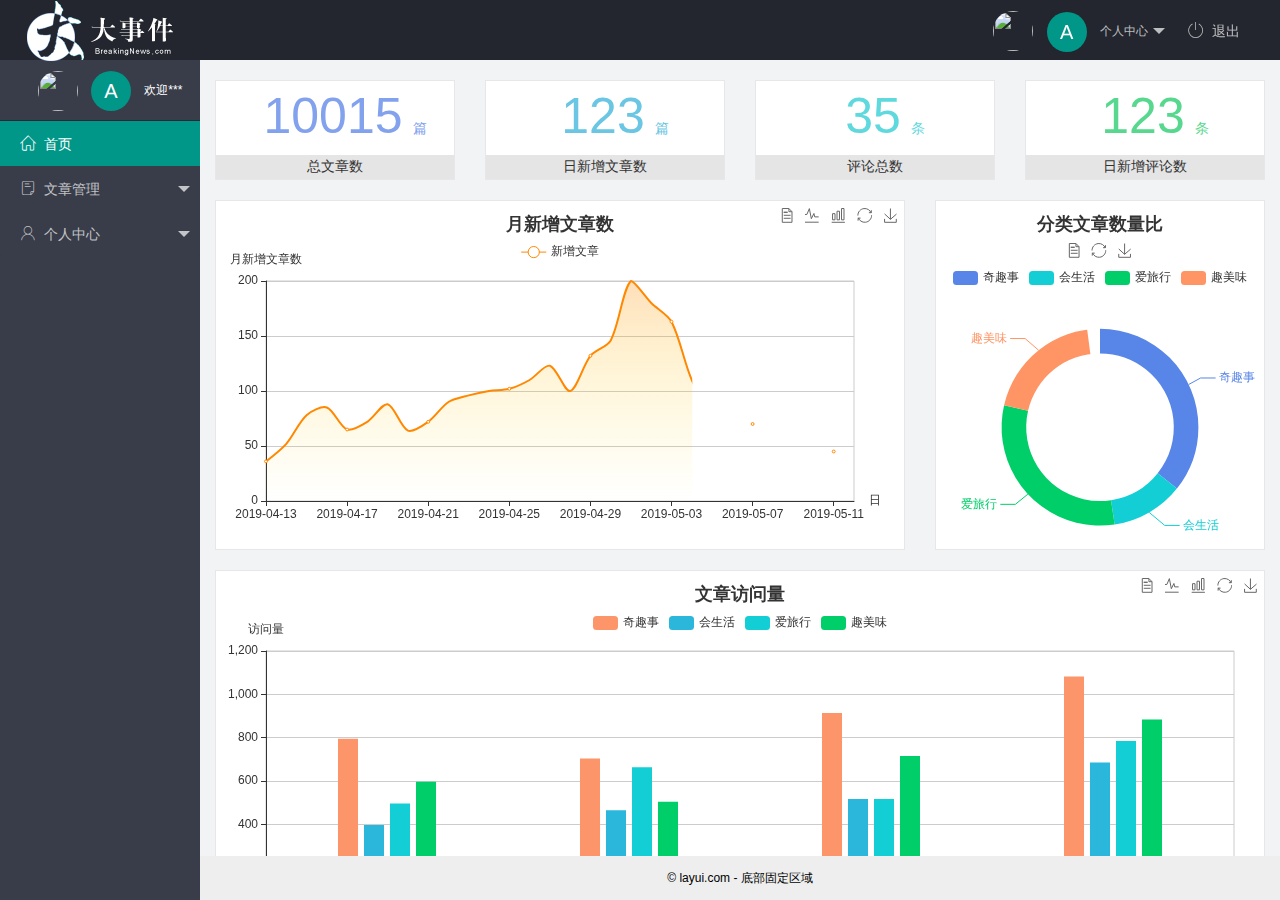
==== commit 85d1596b: "user over" ====
--- a/index.html
+++ b/index.html
@@ -28,9 +28,9 @@
                         个人中心
                     </a>
                     <dl class="layui-nav-child">
-                        <dd><a href="">基本资料</a></dd>
-                        <dd><a href="">更换头像</a></dd>
-                        <dd><a href="">重置密码</a></dd>
+                        <dd><a href="/assets/user/user_info.html" target="fm">基本资料</a></dd>
+                        <dd><a href="/assets/user/user_avatar.html" target="fm">更换头像</a></dd>
+                        <dd><a href="/assets/user/user_pwd.html" target="fm">重置密码</a></dd>
 
                     </dl>
                 </li>
@@ -47,7 +47,7 @@
                 <div class="userinfo">
                     <img src="http://t.cn/RCzsdCq" class="layui-nav-img">
                     <span class="text-avatar">A</span>
-                    <span class="welcome">欢迎***</span>
+                    <span id="welcome">欢迎***</span>
                 </div>
                 <!-- 左侧导航区域（可配合layui已有的垂直导航） -->
                 <ul class="layui-nav layui-nav-tree" lay-filter="test" lay-shrink="all">
@@ -65,9 +65,9 @@
                     <li class="layui-nav-item">
                         <a href="javascript:;"><span class="iconfont icon-user"></span>个人中心</a>
                         <dl class="layui-nav-child">
-                            <dd><a href="javascript:;"><i class="layui-icon layui-icon-app"></i>基本资料</a></dd>
-                            <dd><a href="javascript:;"><i class="layui-icon layui-icon-app"></i>更换头像</a></dd>
-                            <dd><a href="javascript:;"><i class="layui-icon layui-icon-app"></i>重置密码</a></dd>
+                            <dd><a href="/assets/user/user_info.html" target="fm"><i class="layui-icon layui-icon-app"></i>基本资料</a></dd>
+                            <dd><a href="/assets/user/user_avatar.html" target="fm"><i class="layui-icon layui-icon-app"></i>更换头像</a></dd>
+                            <dd><a href="/assets/user/user_pwd.html" target="fm"><i class="layui-icon layui-icon-app"></i>重置密码</a></dd>
 
                         </dl>
                     </li>
